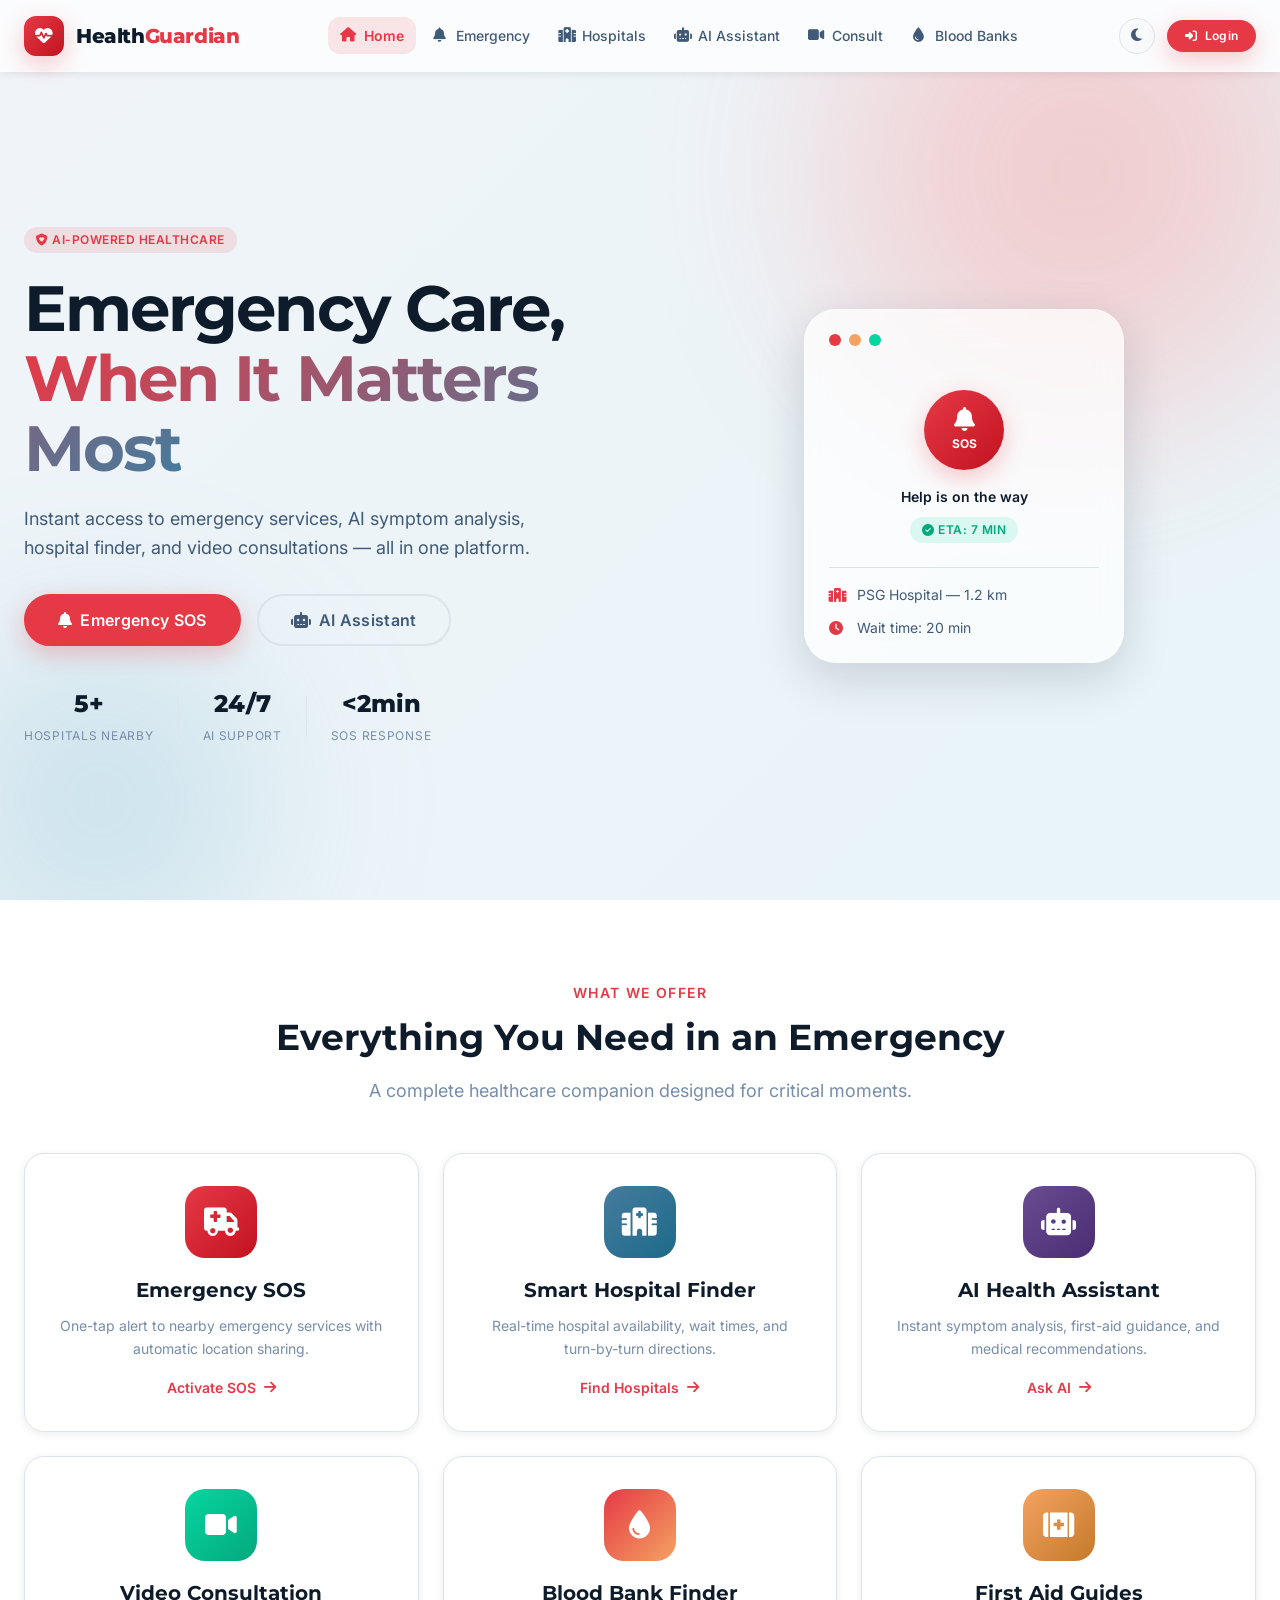
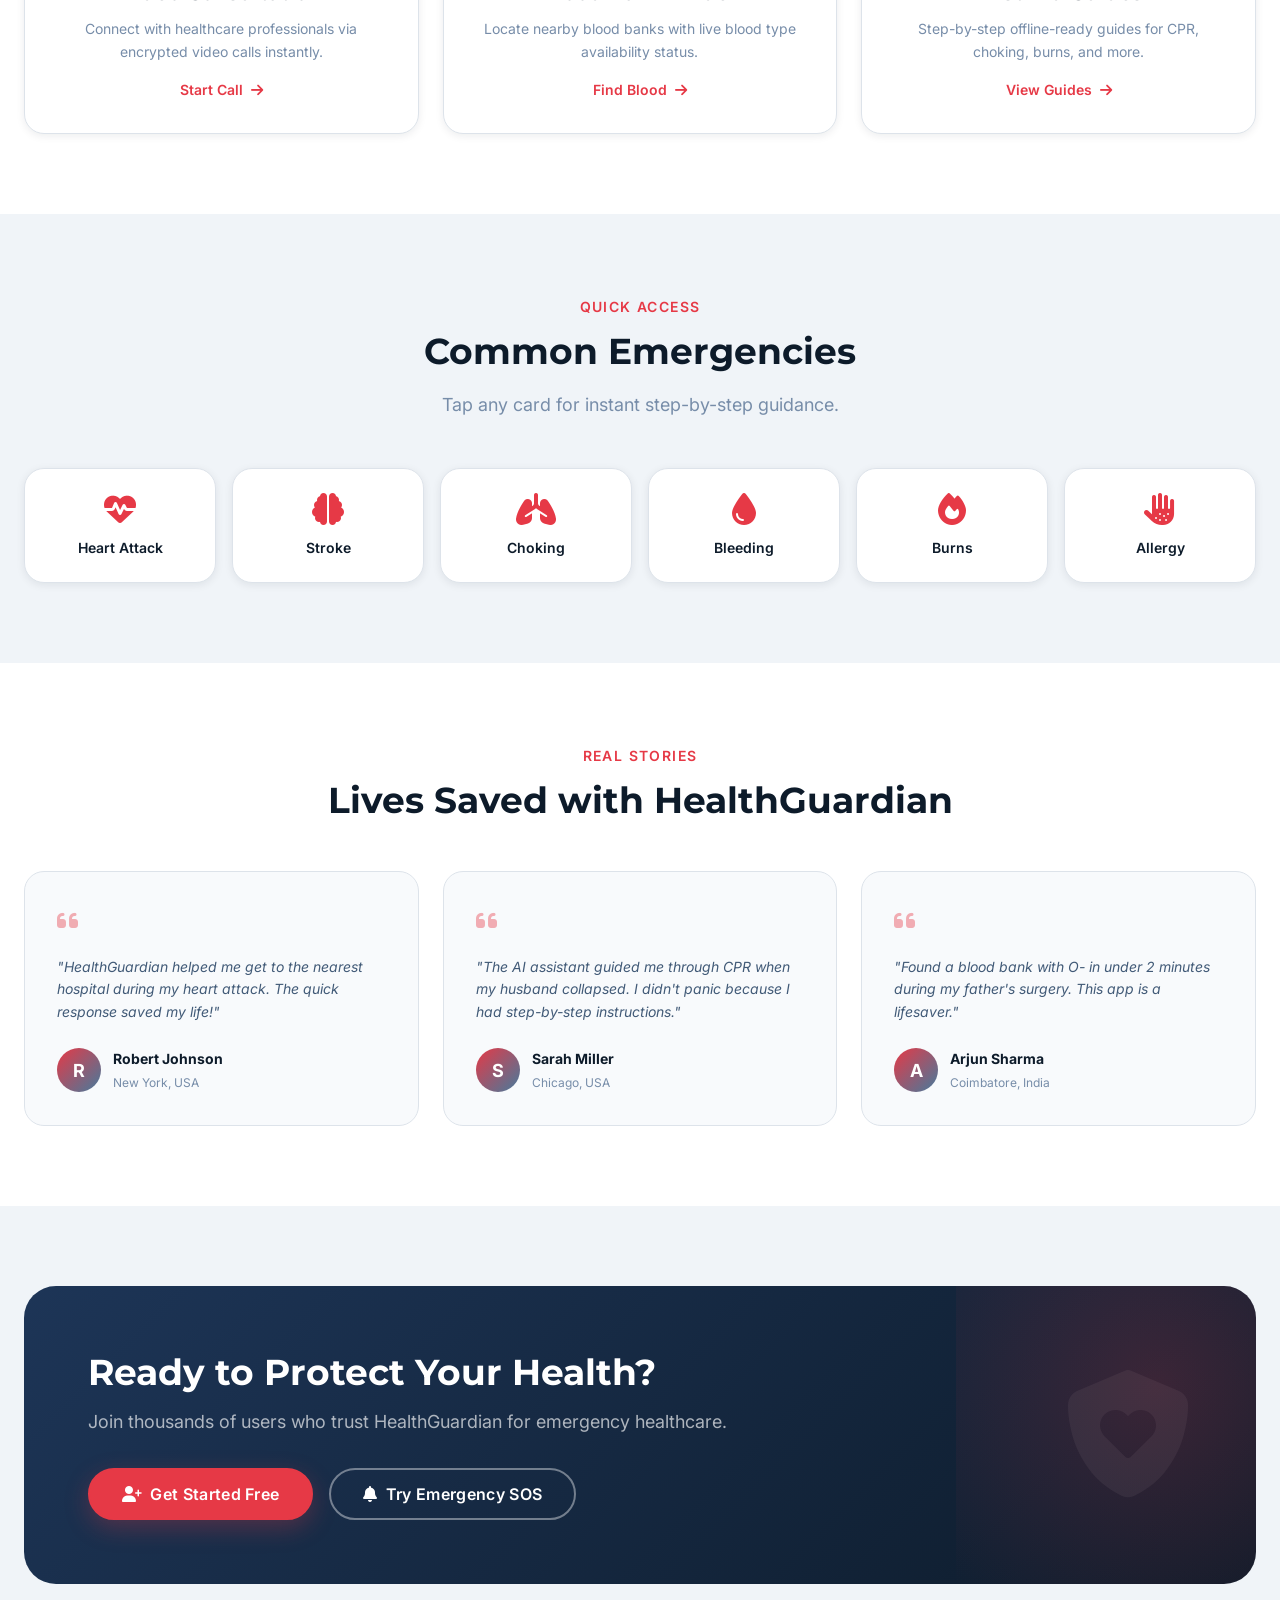
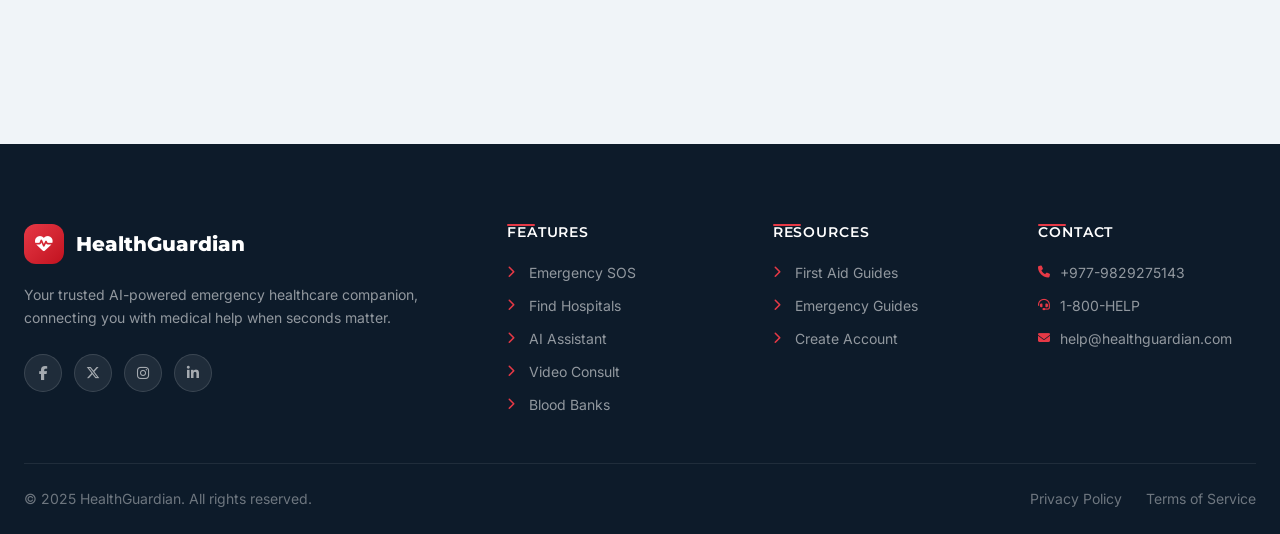
==== index.html @ 379e9eb7 "feat: initial commit — HealthGuardian Emergency Healthcare AI Platform v2.0" ====
<!DOCTYPE html>
<html lang="en" data-theme="light">
<head>
  <meta charset="UTF-8">
  <meta name="viewport" content="width=device-width, initial-scale=1.0">
  <meta name="description" content="HealthGuardian — AI-powered emergency healthcare platform. Instant SOS, hospital finder, blood bank locator, AI symptom checker, and video consultations.">
  <meta name="theme-color" content="#e63946">

  <!-- Open Graph -->
  <meta property="og:title" content="HealthGuardian — Emergency Healthcare AI">
  <meta property="og:description" content="AI-powered emergency healthcare when seconds matter.">
  <meta property="og:type" content="website">

  <title>HealthGuardian — Emergency Healthcare AI Platform</title>

  <!-- Preconnect -->
  <link rel="preconnect" href="https://fonts.googleapis.com">
  <link rel="preconnect" href="https://fonts.gstatic.com" crossorigin>
  <link rel="preconnect" href="https://cdnjs.cloudflare.com">

  <!-- Fonts -->
  <link href="https://fonts.googleapis.com/css2?family=Inter:wght@300;400;500;600;700;800&family=Montserrat:wght@700;800;900&display=swap" rel="stylesheet">

  <!-- Icons -->
  <link rel="stylesheet" href="https://cdnjs.cloudflare.com/ajax/libs/font-awesome/6.5.0/css/all.min.css">

  <!-- Styles -->
  <link rel="stylesheet" href="css/main.css">
  <link rel="stylesheet" href="css/pages/home.css">
</head>
<body>

  <!-- ══════════════════════════════════════════
       NAVBAR
  ══════════════════════════════════════════ -->
  <nav class="navbar" role="navigation" aria-label="Main navigation">
    <div class="container">
      <a href="index.html" class="nav-logo" aria-label="HealthGuardian Home">
        <div class="logo-icon" aria-hidden="true"><i class="fas fa-heartbeat"></i></div>
        <span class="logo-text">Health<span>Guardian</span></span>
      </a>

      <ul class="nav-links" role="list">
        <li><a href="index.html" class="nav-link active"><i class="fas fa-house" aria-hidden="true"></i> Home</a></li>
        <li><a href="pages/emergency.html" class="nav-link"><i class="fas fa-bell" aria-hidden="true"></i> Emergency</a></li>
        <li><a href="pages/hospitals.html" class="nav-link"><i class="fas fa-hospital" aria-hidden="true"></i> Hospitals</a></li>
        <li><a href="pages/assistant.html" class="nav-link"><i class="fas fa-robot" aria-hidden="true"></i> AI Assistant</a></li>
        <li><a href="pages/video.html" class="nav-link"><i class="fas fa-video" aria-hidden="true"></i> Consult</a></li>
        <li><a href="pages/bloodbank.html" class="nav-link"><i class="fas fa-droplet" aria-hidden="true"></i> Blood Banks</a></li>
      </ul>

      <div class="nav-actions">
        <button class="theme-toggle" aria-label="Toggle dark mode" title="Toggle theme">
          <i class="fas fa-moon" aria-hidden="true"></i>
        </button>

        <!-- Logged-out state -->
        <a href="pages/login.html" class="btn btn-primary btn-sm nav-login-btn">
          <i class="fas fa-right-to-bracket" aria-hidden="true"></i> Login
        </a>

        <!-- Logged-in state (hidden by default, shown by JS) -->
        <div class="profile-dropdown hidden" aria-haspopup="true">
          <button class="profile-trigger" aria-label="Open profile menu">
            <div class="profile-avatar" aria-hidden="true"></div>
            <span class="profile-name">User</span>
            <i class="fas fa-chevron-down profile-chevron" aria-hidden="true"></i>
          </button>
          <div class="dropdown-menu" role="menu">
            <button class="dropdown-item logout-btn danger" role="menuitem">
              <i class="fas fa-right-from-bracket" aria-hidden="true"></i> Logout
            </button>
          </div>
        </div>

        <button class="hamburger" aria-label="Toggle mobile menu" aria-expanded="false">
          <span></span><span></span><span></span>
        </button>
      </div>
    </div>
  </nav>

  <main id="main-content">

    <!-- ══════════════════════════════════════════
         HERO
    ══════════════════════════════════════════ -->
    <section class="hero" aria-labelledby="hero-heading">
      <div class="hero-bg" aria-hidden="true">
        <div class="hero-blob hero-blob-1"></div>
        <div class="hero-blob hero-blob-2"></div>
      </div>
      <div class="container">
        <div class="hero-content animate-fade-up">
          <div class="hero-eyebrow">
            <span class="badge badge-primary"><i class="fas fa-shield-heart"></i> AI-Powered Healthcare</span>
          </div>
          <h1 id="hero-heading">Emergency Care,<br><span class="text-gradient">When It Matters Most</span></h1>
          <p class="hero-desc">Instant access to emergency services, AI symptom analysis, hospital finder, and video consultations — all in one platform.</p>
          <div class="hero-actions">
            <a href="pages/emergency.html" class="btn btn-primary btn-lg">
              <i class="fas fa-bell" aria-hidden="true"></i> Emergency SOS
            </a>
            <a href="pages/assistant.html" class="btn btn-ghost btn-lg">
              <i class="fas fa-robot" aria-hidden="true"></i> AI Assistant
            </a>
          </div>
          <div class="hero-stats">
            <div class="hero-stat">
              <span class="stat-num">5+</span>
              <span class="stat-label">Hospitals Nearby</span>
            </div>
            <div class="hero-stat-divider" aria-hidden="true"></div>
            <div class="hero-stat">
              <span class="stat-num">24/7</span>
              <span class="stat-label">AI Support</span>
            </div>
            <div class="hero-stat-divider" aria-hidden="true"></div>
            <div class="hero-stat">
              <span class="stat-num">&lt;2min</span>
              <span class="stat-label">SOS Response</span>
            </div>
          </div>
        </div>
        <div class="hero-visual animate-float" aria-hidden="true">
          <div class="hero-card-mockup">
            <div class="mockup-header">
              <div class="mockup-dot red"></div>
              <div class="mockup-dot yellow"></div>
              <div class="mockup-dot green"></div>
            </div>
            <div class="mockup-sos">
              <div class="mockup-sos-btn">
                <i class="fas fa-bell"></i>
                <span>SOS</span>
              </div>
              <p>Help is on the way</p>
              <span class="badge badge-success"><i class="fas fa-circle-check"></i> ETA: 7 min</span>
            </div>
            <div class="mockup-info">
              <div class="mockup-info-item">
                <i class="fas fa-hospital"></i>
                <span>PSG Hospital — 1.2 km</span>
              </div>
              <div class="mockup-info-item">
                <i class="fas fa-clock"></i>
                <span>Wait time: 20 min</span>
              </div>
            </div>
          </div>
        </div>
      </div>
    </section>

    <!-- ══════════════════════════════════════════
         FEATURES
    ══════════════════════════════════════════ -->
    <section class="features section-pad" aria-labelledby="features-heading">
      <div class="container">
        <div class="section-header">
          <span class="eyebrow">What We Offer</span>
          <h2 id="features-heading">Everything You Need in an Emergency</h2>
          <p>A complete healthcare companion designed for critical moments.</p>
        </div>
        <div class="features-grid">
          <article class="feature-card" style="--delay:0s">
            <div class="feature-icon" style="background:linear-gradient(135deg,#e63946,#c1121f)">
              <i class="fas fa-ambulance" aria-hidden="true"></i>
            </div>
            <h3>Emergency SOS</h3>
            <p>One-tap alert to nearby emergency services with automatic location sharing.</p>
            <a href="pages/emergency.html" class="feature-link">Activate SOS <i class="fas fa-arrow-right"></i></a>
          </article>
          <article class="feature-card" style="--delay:0.1s">
            <div class="feature-icon" style="background:linear-gradient(135deg,#457b9d,#1d6a8a)">
              <i class="fas fa-hospital-alt" aria-hidden="true"></i>
            </div>
            <h3>Smart Hospital Finder</h3>
            <p>Real-time hospital availability, wait times, and turn-by-turn directions.</p>
            <a href="pages/hospitals.html" class="feature-link">Find Hospitals <i class="fas fa-arrow-right"></i></a>
          </article>
          <article class="feature-card" style="--delay:0.2s">
            <div class="feature-icon" style="background:linear-gradient(135deg,#6a4c93,#4a2c73)">
              <i class="fas fa-robot" aria-hidden="true"></i>
            </div>
            <h3>AI Health Assistant</h3>
            <p>Instant symptom analysis, first-aid guidance, and medical recommendations.</p>
            <a href="pages/assistant.html" class="feature-link">Ask AI <i class="fas fa-arrow-right"></i></a>
          </article>
          <article class="feature-card" style="--delay:0.3s">
            <div class="feature-icon" style="background:linear-gradient(135deg,#06d6a0,#04a87d)">
              <i class="fas fa-video" aria-hidden="true"></i>
            </div>
            <h3>Video Consultation</h3>
            <p>Connect with healthcare professionals via encrypted video calls instantly.</p>
            <a href="pages/video.html" class="feature-link">Start Call <i class="fas fa-arrow-right"></i></a>
          </article>
          <article class="feature-card" style="--delay:0.4s">
            <div class="feature-icon" style="background:linear-gradient(135deg,#e63946,#f4a261)">
              <i class="fas fa-droplet" aria-hidden="true"></i>
            </div>
            <h3>Blood Bank Finder</h3>
            <p>Locate nearby blood banks with live blood type availability status.</p>
            <a href="pages/bloodbank.html" class="feature-link">Find Blood <i class="fas fa-arrow-right"></i></a>
          </article>
          <article class="feature-card" style="--delay:0.5s">
            <div class="feature-icon" style="background:linear-gradient(135deg,#f4a261,#c47a2a)">
              <i class="fas fa-kit-medical" aria-hidden="true"></i>
            </div>
            <h3>First Aid Guides</h3>
            <p>Step-by-step offline-ready guides for CPR, choking, burns, and more.</p>
            <a href="pages/assistant.html#first-aid" class="feature-link">View Guides <i class="fas fa-arrow-right"></i></a>
          </article>
        </div>
      </div>
    </section>

    <!-- ══════════════════════════════════════════
         QUICK ACCESS
    ══════════════════════════════════════════ -->
    <section class="quick-access section-pad" aria-labelledby="quick-heading">
      <div class="container">
        <div class="section-header">
          <span class="eyebrow">Quick Access</span>
          <h2 id="quick-heading">Common Emergencies</h2>
          <p>Tap any card for instant step-by-step guidance.</p>
        </div>
        <div class="quick-grid">
          <a href="pages/emergency.html#heart-attack" class="quick-card" aria-label="Heart Attack guide">
            <i class="fas fa-heartbeat" aria-hidden="true"></i>
            <span>Heart Attack</span>
          </a>
          <a href="pages/emergency.html#stroke" class="quick-card" aria-label="Stroke guide">
            <i class="fas fa-brain" aria-hidden="true"></i>
            <span>Stroke</span>
          </a>
          <a href="pages/emergency.html#choking" class="quick-card" aria-label="Choking guide">
            <i class="fas fa-lungs" aria-hidden="true"></i>
            <span>Choking</span>
          </a>
          <a href="pages/emergency.html#bleeding" class="quick-card" aria-label="Severe Bleeding guide">
            <i class="fas fa-droplet" aria-hidden="true"></i>
            <span>Bleeding</span>
          </a>
          <a href="pages/emergency.html#burn" class="quick-card" aria-label="Burns guide">
            <i class="fas fa-fire" aria-hidden="true"></i>
            <span>Burns</span>
          </a>
          <a href="pages/emergency.html#allergy" class="quick-card" aria-label="Allergic Reaction guide">
            <i class="fas fa-allergies" aria-hidden="true"></i>
            <span>Allergy</span>
          </a>
        </div>
      </div>
    </section>

    <!-- ══════════════════════════════════════════
         TESTIMONIALS
    ══════════════════════════════════════════ -->
    <section class="testimonials section-pad" aria-labelledby="testimonials-heading">
      <div class="container">
        <div class="section-header">
          <span class="eyebrow">Real Stories</span>
          <h2 id="testimonials-heading">Lives Saved with HealthGuardian</h2>
        </div>
        <div class="testimonial-track" role="list">
          <div class="testimonial-card" role="listitem">
            <div class="testimonial-quote" aria-hidden="true"><i class="fas fa-quote-left"></i></div>
            <p>"HealthGuardian helped me get to the nearest hospital during my heart attack. The quick response saved my life!"</p>
            <div class="testimonial-author">
              <div class="author-avatar" aria-hidden="true">R</div>
              <div>
                <strong>Robert Johnson</strong>
                <span>New York, USA</span>
              </div>
            </div>
          </div>
          <div class="testimonial-card" role="listitem">
            <div class="testimonial-quote" aria-hidden="true"><i class="fas fa-quote-left"></i></div>
            <p>"The AI assistant guided me through CPR when my husband collapsed. I didn't panic because I had step-by-step instructions."</p>
            <div class="testimonial-author">
              <div class="author-avatar" aria-hidden="true">S</div>
              <div>
                <strong>Sarah Miller</strong>
                <span>Chicago, USA</span>
              </div>
            </div>
          </div>
          <div class="testimonial-card" role="listitem">
            <div class="testimonial-quote" aria-hidden="true"><i class="fas fa-quote-left"></i></div>
            <p>"Found a blood bank with O- in under 2 minutes during my father's surgery. This app is a lifesaver."</p>
            <div class="testimonial-author">
              <div class="author-avatar" aria-hidden="true">A</div>
              <div>
                <strong>Arjun Sharma</strong>
                <span>Coimbatore, India</span>
              </div>
            </div>
          </div>
        </div>
      </div>
    </section>

    <!-- ══════════════════════════════════════════
         CTA
    ══════════════════════════════════════════ -->
    <section class="cta-section section-pad" aria-labelledby="cta-heading">
      <div class="container">
        <div class="cta-card">
          <div class="cta-content">
            <h2 id="cta-heading">Ready to Protect Your Health?</h2>
            <p>Join thousands of users who trust HealthGuardian for emergency healthcare.</p>
            <div class="cta-actions">
              <a href="pages/register.html" class="btn btn-primary btn-lg">
                <i class="fas fa-user-plus" aria-hidden="true"></i> Get Started Free
              </a>
              <a href="pages/emergency.html" class="btn btn-outline btn-lg">
                <i class="fas fa-bell" aria-hidden="true"></i> Try Emergency SOS
              </a>
            </div>
          </div>
          <div class="cta-visual" aria-hidden="true">
            <i class="fas fa-shield-heart"></i>
          </div>
        </div>
      </div>
    </section>

  </main>

  <!-- ══════════════════════════════════════════
       FOOTER
  ══════════════════════════════════════════ -->
  <footer class="footer" role="contentinfo">
    <div class="container">
      <div class="footer-grid">
        <div class="footer-brand">
          <a href="index.html" class="footer-logo" aria-label="HealthGuardian Home">
            <div class="logo-icon" aria-hidden="true"><i class="fas fa-heartbeat"></i></div>
            <span class="logo-text">HealthGuardian</span>
          </a>
          <p>Your trusted AI-powered emergency healthcare companion, connecting you with medical help when seconds matter.</p>
          <div class="footer-social" aria-label="Social media links">
            <a href="#" aria-label="Facebook"><i class="fab fa-facebook-f" aria-hidden="true"></i></a>
            <a href="#" aria-label="Twitter"><i class="fab fa-x-twitter" aria-hidden="true"></i></a>
            <a href="#" aria-label="Instagram"><i class="fab fa-instagram" aria-hidden="true"></i></a>
            <a href="#" aria-label="LinkedIn"><i class="fab fa-linkedin-in" aria-hidden="true"></i></a>
          </div>
        </div>
        <div class="footer-col">
          <h4>Features</h4>
          <ul>
            <li><a href="pages/emergency.html"><i class="fas fa-chevron-right"></i> Emergency SOS</a></li>
            <li><a href="pages/hospitals.html"><i class="fas fa-chevron-right"></i> Find Hospitals</a></li>
            <li><a href="pages/assistant.html"><i class="fas fa-chevron-right"></i> AI Assistant</a></li>
            <li><a href="pages/video.html"><i class="fas fa-chevron-right"></i> Video Consult</a></li>
            <li><a href="pages/bloodbank.html"><i class="fas fa-chevron-right"></i> Blood Banks</a></li>
          </ul>
        </div>
        <div class="footer-col">
          <h4>Resources</h4>
          <ul>
            <li><a href="pages/assistant.html#first-aid"><i class="fas fa-chevron-right"></i> First Aid Guides</a></li>
            <li><a href="pages/emergency.html"><i class="fas fa-chevron-right"></i> Emergency Guides</a></li>
            <li><a href="pages/register.html"><i class="fas fa-chevron-right"></i> Create Account</a></li>
          </ul>
        </div>
        <div class="footer-col">
          <h4>Contact</h4>
          <ul>
            <li><a href="tel:+9779829275143"><i class="fas fa-phone"></i> +977-9829275143</a></li>
            <li><a href="tel:18004357"><i class="fas fa-headset"></i> 1-800-HELP</a></li>
            <li><a href="mailto:help@healthguardian.com"><i class="fas fa-envelope"></i> help@healthguardian.com</a></li>
          </ul>
        </div>
      </div>
      <div class="footer-bottom">
        <p>&copy; 2025 HealthGuardian. All rights reserved.</p>
        <div class="footer-bottom-links">
          <a href="#">Privacy Policy</a>
          <a href="#">Terms of Service</a>
        </div>
      </div>
    </div>
  </footer>

  <!-- Scripts -->
  <script type="module" src="js/main.js"></script>
</body>
</html>
---- css/main.css ----
/**
 * main.css — Master CSS Entry Point
 * Emergency Healthcare AI Platform
 * ──────────────────────────────────
 * Import order matters: variables → reset → base → layouts → components → utilities → themes
 */

/* 1. Design Tokens */
@import url('base/variables.css');

/* 2. Reset & Base */
@import url('base/reset.css');

/* 3. Layouts */
@import url('layouts/footer.css');

/* 4. Components */
@import url('components/navbar.css');
@import url('components/buttons.css');
@import url('components/cards.css');
@import url('components/forms.css');

/* 5. Utilities */
@import url('utilities/helpers.css');

/* 6. Page Styles (imported per-page via <link>, listed here for reference) */
/* pages/home.css | pages/emergency.css | pages/finder.css | pages/assistant.css | pages/video.css */

/* ── Google Fonts ── */
@import url('https://fonts.googleapis.com/css2?family=Inter:wght@300;400;500;600;700;800&family=Montserrat:wght@700;800;900&display=swap');
---- css/pages/home.css ----
/**
 * Home Page Styles
 * Emergency Healthcare AI Platform
 */

/* ── Page Offset ── */
body { padding-top: var(--navbar-height); }

.section-pad { padding: var(--space-20) 0; }

/* ── Hero ── */
.hero {
  min-height: calc(100vh - var(--navbar-height));
  display: flex;
  align-items: center;
  position: relative;
  overflow: hidden;
  background: linear-gradient(135deg, var(--bg-body) 0%, var(--color-light) 100%);
  padding: var(--space-16) 0;
}

.hero-bg {
  position: absolute;
  inset: 0;
  pointer-events: none;
  overflow: hidden;
}

.hero-blob {
  position: absolute;
  border-radius: 50%;
  filter: blur(80px);
  opacity: 0.35;
}

.hero-blob-1 {
  width: 600px; height: 600px;
  background: radial-gradient(circle, var(--color-primary-light), transparent);
  top: -200px; right: -100px;
}

.hero-blob-2 {
  width: 400px; height: 400px;
  background: radial-gradient(circle, var(--color-secondary-light), transparent);
  bottom: -100px; left: -100px;
}

.hero .container {
  display: grid;
  grid-template-columns: 1fr 1fr;
  gap: var(--space-16);
  align-items: center;
  position: relative;
  z-index: 1;
}

.hero-eyebrow { margin-bottom: var(--space-5); }

.hero-content h1 {
  font-size: clamp(2.5rem, 5vw, 4rem);
  line-height: 1.1;
  margin-bottom: var(--space-5);
  letter-spacing: -0.03em;
}

.text-gradient {
  background: linear-gradient(135deg, var(--color-primary), var(--color-secondary));
  -webkit-background-clip: text;
  -webkit-text-fill-color: transparent;
  background-clip: text;
}

.hero-desc {
  font-size: var(--text-lg);
  color: var(--text-secondary);
  max-width: 520px;
  margin-bottom: var(--space-8);
  line-height: var(--leading-relaxed);
}

.hero-actions {
  display: flex;
  gap: var(--space-4);
  margin-bottom: var(--space-10);
  flex-wrap: wrap;
}

.hero-stats {
  display: flex;
  align-items: center;
  gap: var(--space-6);
}

.hero-stat { text-align: center; }

.hero-stat .stat-num {
  display: block;
  font-size: var(--text-2xl);
  font-weight: var(--font-extrabold);
  color: var(--text-primary);
  font-family: var(--font-display);
}

.hero-stat .stat-label {
  font-size: var(--text-xs);
  color: var(--text-muted);
  text-transform: uppercase;
  letter-spacing: 0.06em;
}

.hero-stat-divider {
  width: 1px;
  height: 40px;
  background: var(--border-color);
}

/* ── Hero Mockup ── */
.hero-visual {
  display: flex;
  justify-content: center;
  align-items: center;
}

.hero-card-mockup {
  background: var(--glass-bg);
  backdrop-filter: var(--glass-blur);
  -webkit-backdrop-filter: var(--glass-blur);
  border: 1px solid var(--glass-border);
  border-radius: var(--border-radius-xl);
  box-shadow: var(--shadow-xl);
  padding: var(--space-6);
  width: 320px;
  max-width: 100%;
}

.mockup-header {
  display: flex;
  gap: var(--space-2);
  margin-bottom: var(--space-5);
}

.mockup-dot {
  width: 12px; height: 12px;
  border-radius: 50%;
}
.mockup-dot.red    { background: #e63946; }
.mockup-dot.yellow { background: #f4a261; }
.mockup-dot.green  { background: #06d6a0; }

.mockup-sos {
  text-align: center;
  padding: var(--space-6) 0;
  border-bottom: 1px solid var(--border-color);
  margin-bottom: var(--space-4);
}

.mockup-sos-btn {
  width: 80px; height: 80px;
  border-radius: 50%;
  background: linear-gradient(135deg, var(--color-primary), var(--color-primary-dark));
  color: var(--color-white);
  display: flex;
  flex-direction: column;
  align-items: center;
  justify-content: center;
  gap: 4px;
  margin: 0 auto var(--space-4);
  font-size: var(--text-xs);
  font-weight: var(--font-bold);
  box-shadow: var(--shadow-primary);
}

.mockup-sos-btn i { font-size: 1.5rem; }

.mockup-sos p {
  font-size: var(--text-sm);
  font-weight: var(--font-semibold);
  color: var(--text-primary);
  margin-bottom: var(--space-2);
}

.mockup-info {
  display: flex;
  flex-direction: column;
  gap: var(--space-3);
}

.mockup-info-item {
  display: flex;
  align-items: center;
  gap: var(--space-3);
  font-size: var(--text-sm);
  color: var(--text-secondary);
}

.mockup-info-item i {
  color: var(--color-primary);
  width: 16px;
}

/* ── Features ── */
.features { background: var(--bg-surface); }

.features-grid {
  display: grid;
  grid-template-columns: repeat(3, 1fr);
  gap: var(--space-6);
}

.feature-card {
  animation: fadeInUp 0.5s ease both;
  animation-delay: var(--delay, 0s);
}

.feature-link {
  display: inline-flex;
  align-items: center;
  gap: var(--space-2);
  margin-top: var(--space-4);
  font-size: var(--text-sm);
  font-weight: var(--font-semibold);
  color: var(--color-primary);
  text-decoration: none;
  transition: var(--transition-fast);
}

.feature-link:hover { gap: var(--space-3); color: var(--color-primary-dark); }

/* ── Quick Access ── */
.quick-access { background: var(--bg-body); }

.quick-grid {
  display: grid;
  grid-template-columns: repeat(6, 1fr);
  gap: var(--space-4);
}

/* ── Testimonials ── */
.testimonials { background: var(--bg-surface); }

.testimonial-track {
  display: grid;
  grid-template-columns: repeat(3, 1fr);
  gap: var(--space-6);
}

.testimonial-card {
  background: var(--bg-surface-2);
  border: 1px solid var(--border-color);
  border-radius: var(--border-radius-lg);
  padding: var(--space-8);
  position: relative;
  transition: var(--transition-base);
}

.testimonial-card:hover {
  box-shadow: var(--shadow-lg);
  transform: translateY(-4px);
}

.testimonial-quote {
  color: var(--color-primary);
  font-size: var(--text-2xl);
  margin-bottom: var(--space-4);
  opacity: 0.4;
}

.testimonial-card p {
  font-size: var(--text-sm);
  line-height: var(--leading-relaxed);
  color: var(--text-secondary);
  margin-bottom: var(--space-6);
  font-style: italic;
}

.testimonial-author {
  display: flex;
  align-items: center;
  gap: var(--space-3);
}

.author-avatar {
  width: 44px; height: 44px;
  border-radius: 50%;
  background: linear-gradient(135deg, var(--color-primary), var(--color-secondary));
  color: var(--color-white);
  display: flex;
  align-items: center;
  justify-content: center;
  font-weight: var(--font-bold);
  font-size: var(--text-lg);
  flex-shrink: 0;
}

.testimonial-author strong {
  display: block;
  font-size: var(--text-sm);
  color: var(--text-primary);
}

.testimonial-author span {
  font-size: var(--text-xs);
  color: var(--text-muted);
}

/* ── CTA ── */
.cta-section { background: var(--bg-body); }

.cta-card {
  background: linear-gradient(135deg, var(--color-dark-3) 0%, var(--color-dark) 100%);
  border-radius: var(--border-radius-xl);
  padding: var(--space-16);
  display: flex;
  align-items: center;
  justify-content: space-between;
  gap: var(--space-8);
  overflow: hidden;
  position: relative;
}

.cta-card::before {
  content: '';
  position: absolute;
  width: 400px; height: 400px;
  background: radial-gradient(circle, rgba(230,57,70,0.2), transparent);
  top: -100px; right: -100px;
  pointer-events: none;
}

.cta-content h2 {
  font-size: var(--text-4xl);
  color: var(--color-white);
  margin-bottom: var(--space-3);
}

.cta-content p {
  color: rgba(255,255,255,0.65);
  font-size: var(--text-lg);
  margin-bottom: var(--space-8);
}

.cta-actions { display: flex; gap: var(--space-4); flex-wrap: wrap; }

.cta-card .btn-outline {
  color: var(--color-white);
  border-color: rgba(255,255,255,0.4);
}

.cta-card .btn-outline:hover {
  background: rgba(255,255,255,0.1);
  border-color: var(--color-white);
  color: var(--color-white);
}

.cta-visual {
  font-size: 8rem;
  color: rgba(255,255,255,0.06);
  flex-shrink: 0;
  line-height: 1;
}

/* ── Responsive ── */
@media (max-width: 1200px) {
  .features-grid { grid-template-columns: repeat(2, 1fr); }
  .quick-grid    { grid-template-columns: repeat(3, 1fr); }
}

@media (max-width: 1024px) {
  .hero .container { grid-template-columns: 1fr; text-align: center; }
  .hero-desc { margin-inline: auto; }
  .hero-actions { justify-content: center; }
  .hero-stats { justify-content: center; }
  .hero-visual { display: none; }
  .testimonial-track { grid-template-columns: 1fr; max-width: 560px; margin-inline: auto; }
}

@media (max-width: 768px) {
  .features-grid { grid-template-columns: 1fr; }
  .quick-grid    { grid-template-columns: repeat(2, 1fr); }
  .cta-card { flex-direction: column; text-align: center; padding: var(--space-10); }
  .cta-actions { justify-content: center; }
  .cta-visual { display: none; }
}

@media (max-width: 480px) {
  .hero-actions { flex-direction: column; }
  .hero-stats { flex-wrap: wrap; justify-content: center; }
}
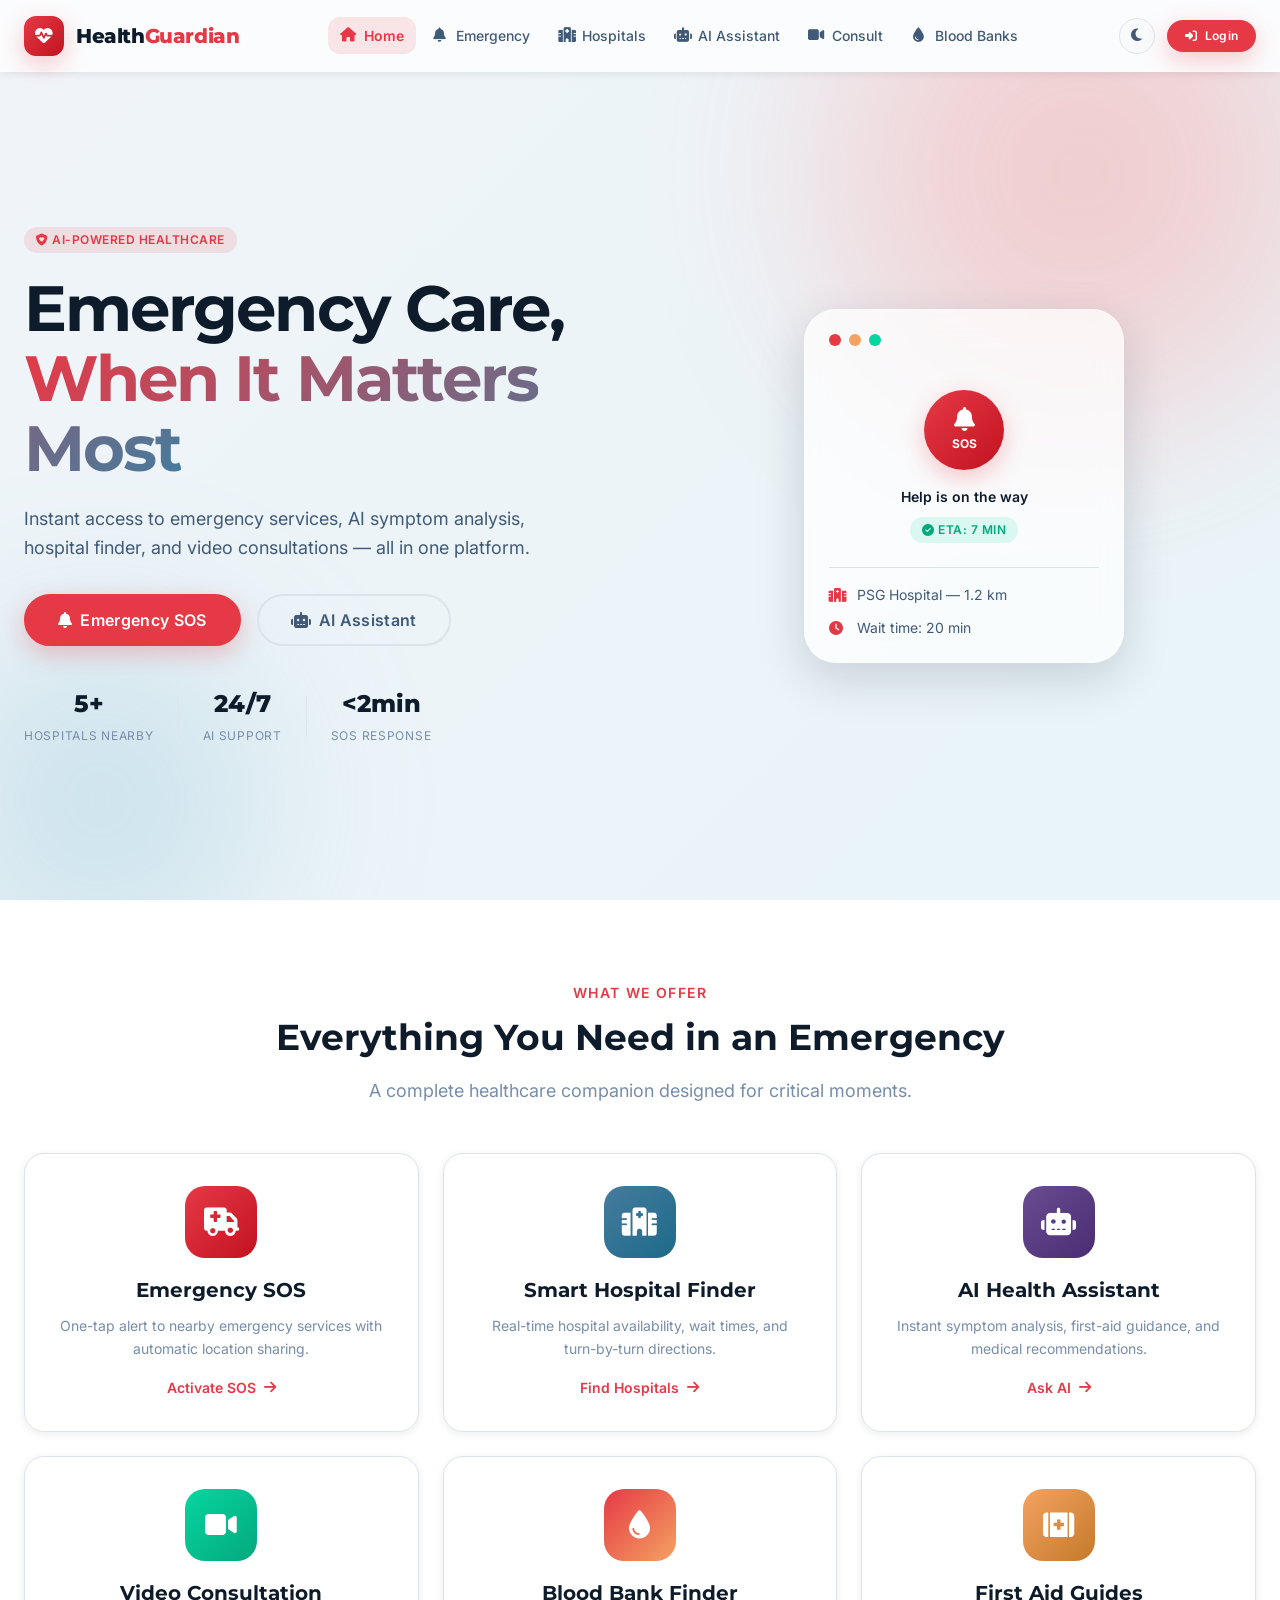
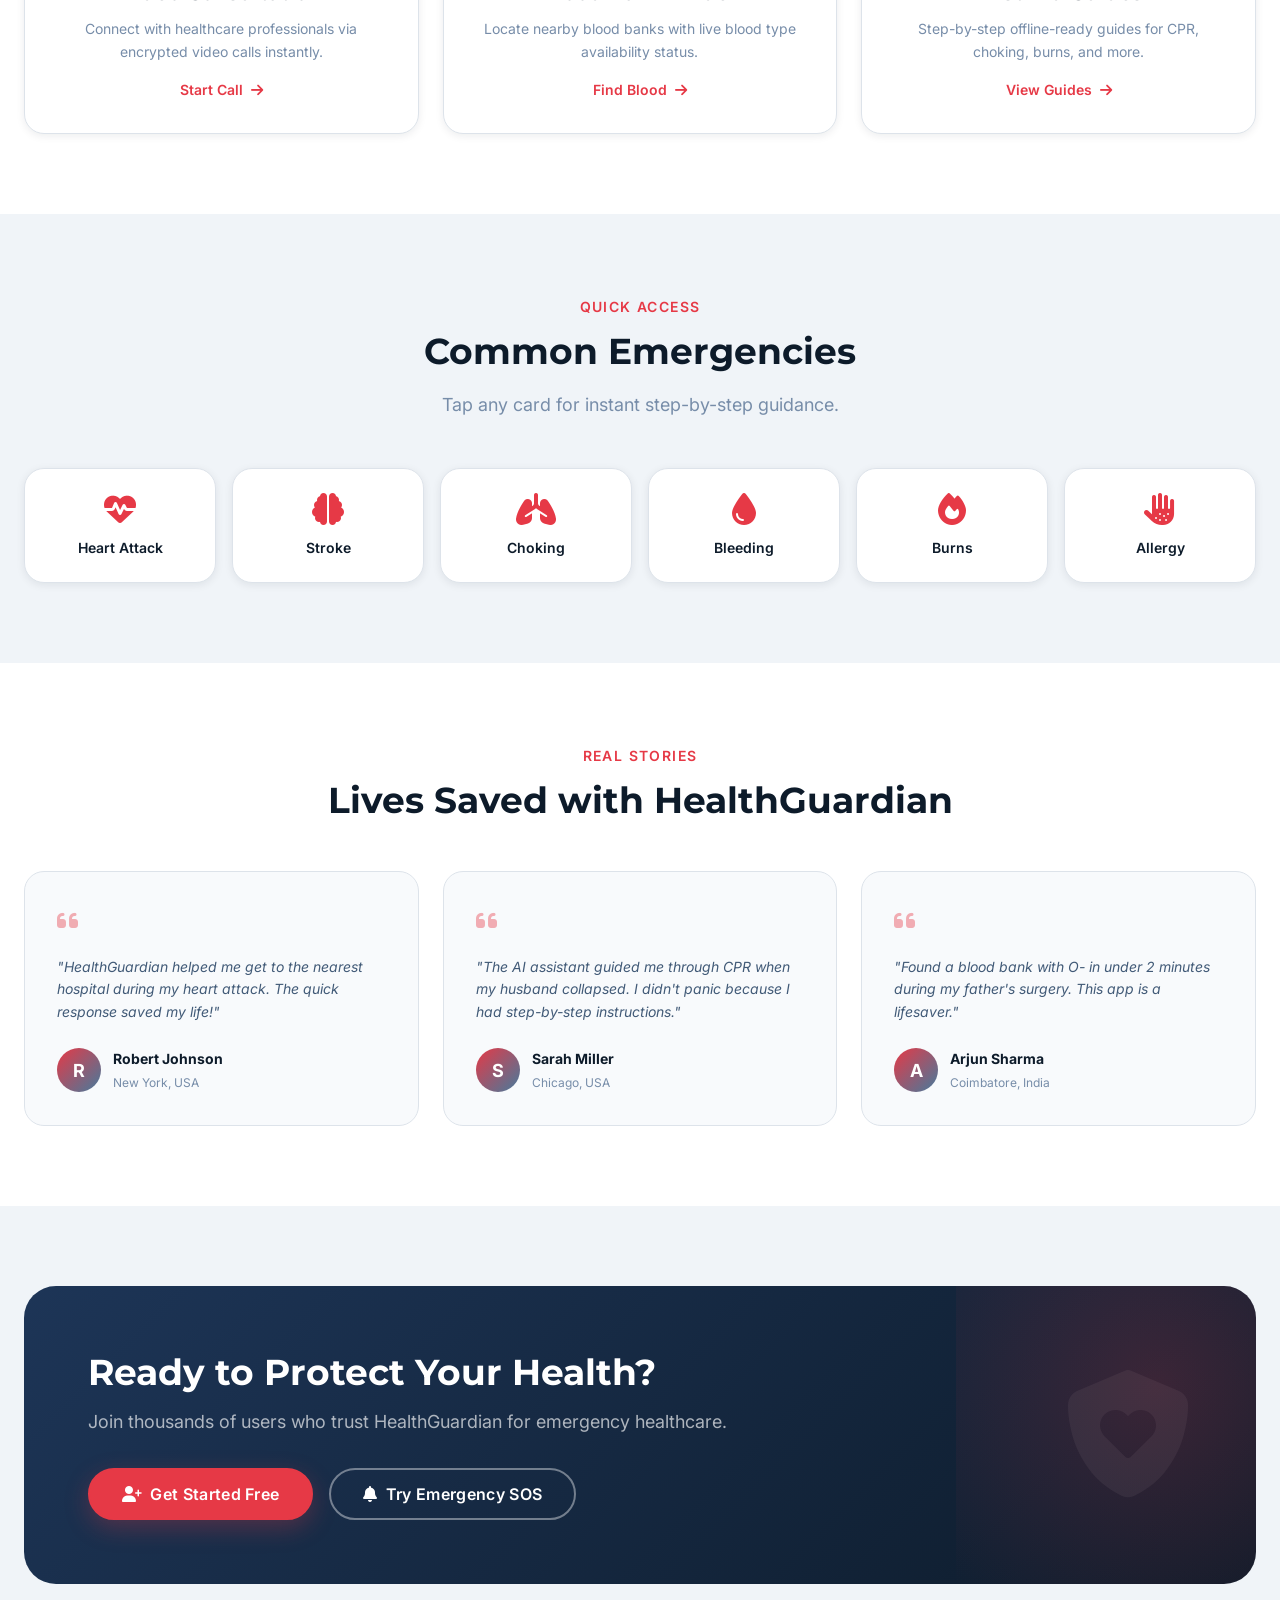
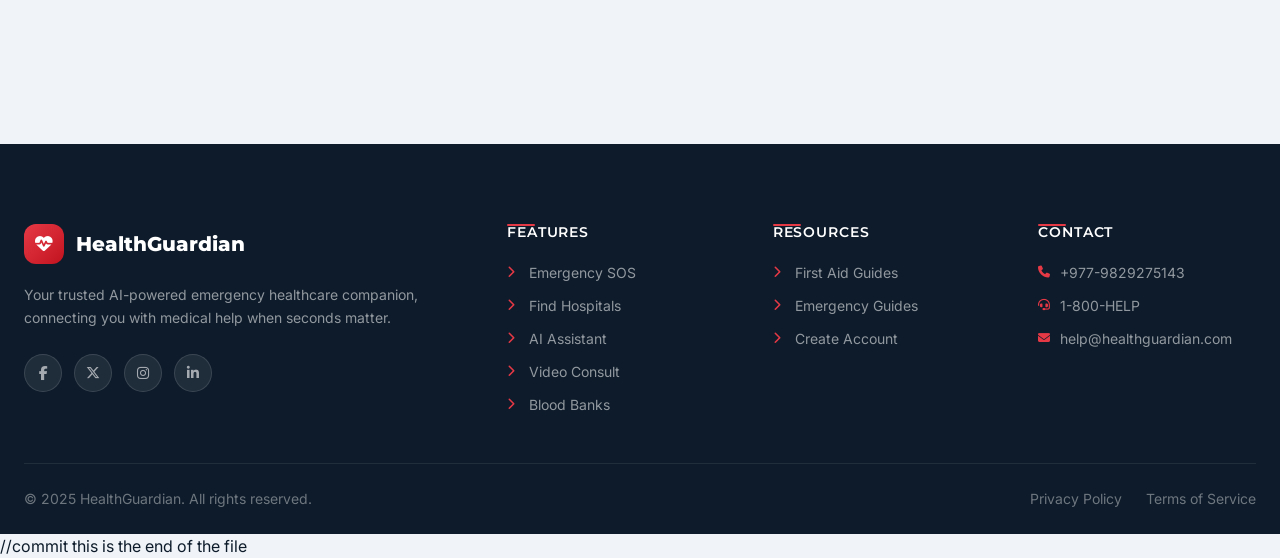
==== commit 7a46e20b: "added the new security feature" ====
--- a/index.html
+++ b/index.html
@@ -383,7 +383,7 @@
       </div>
     </div>
   </footer>
-
+//commit this is the end of the file
   <!-- Scripts -->
   <script type="module" src="js/main.js"></script>
 </body>
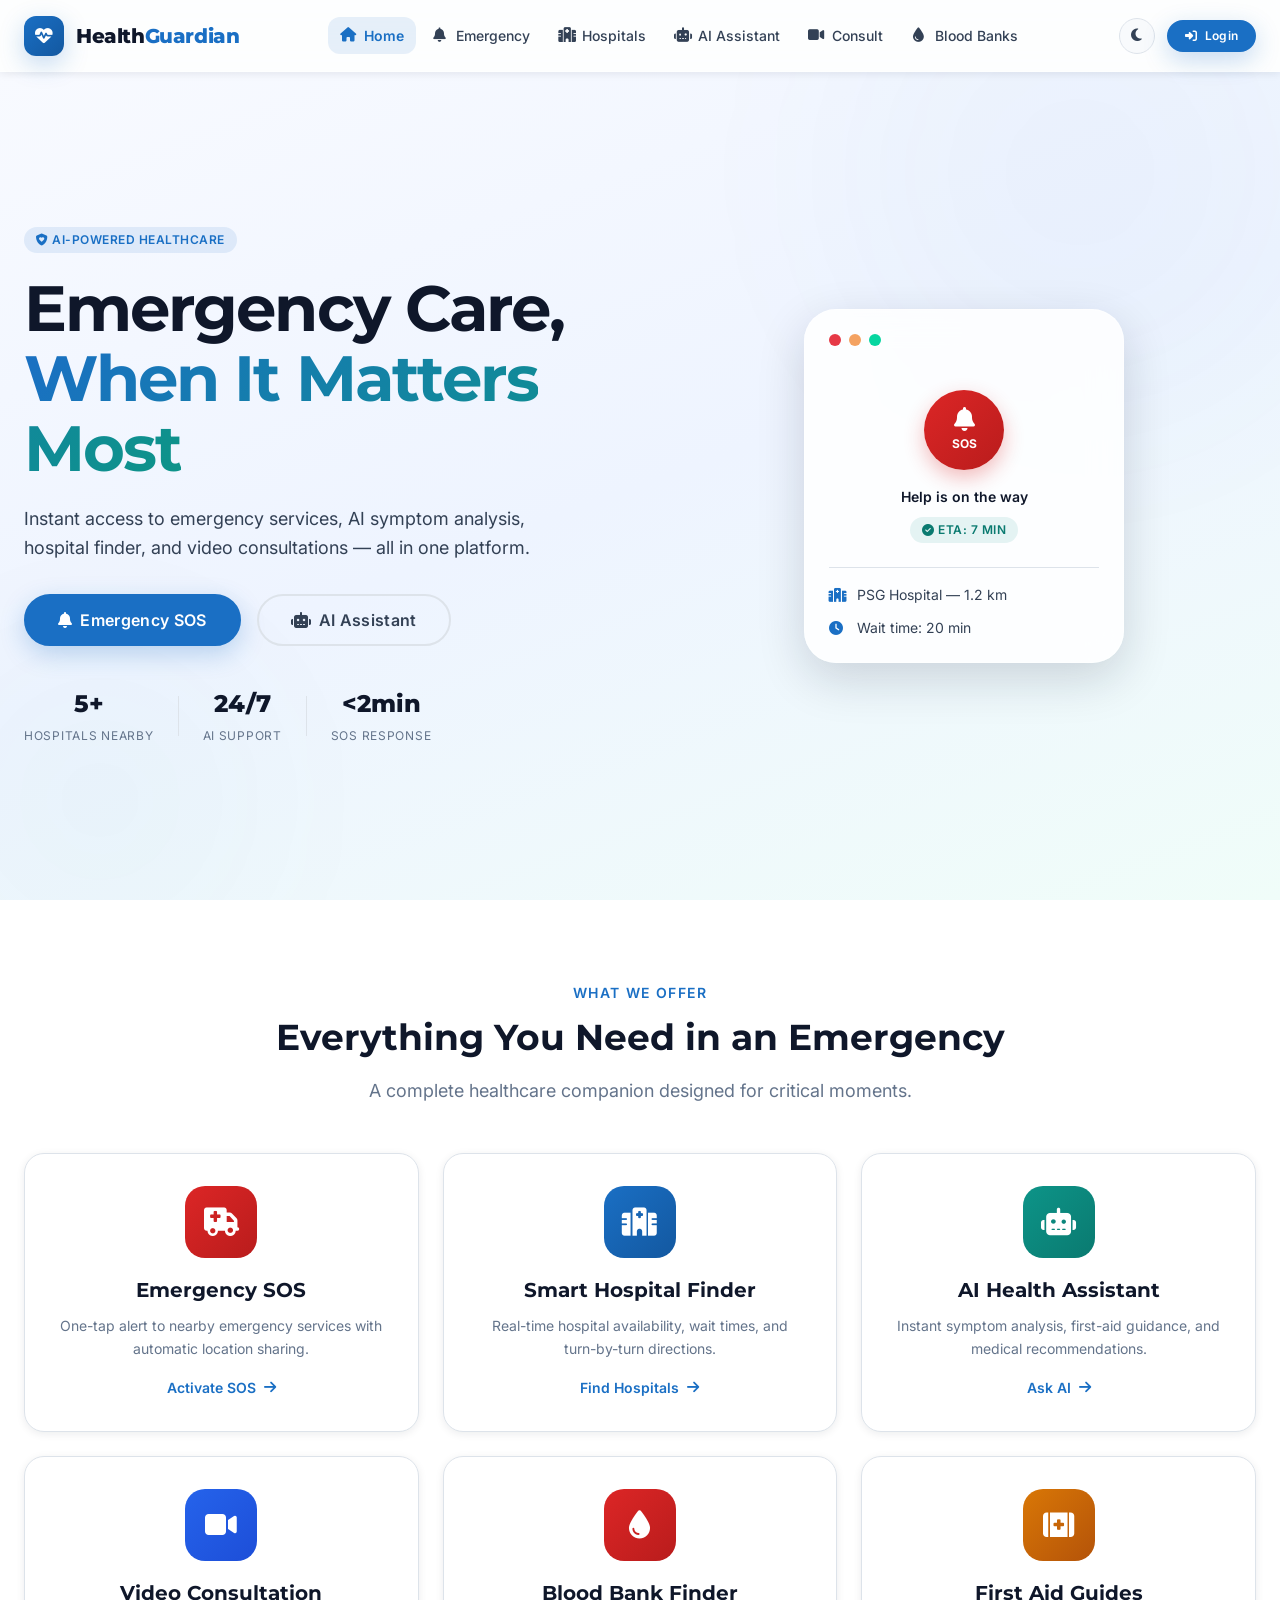
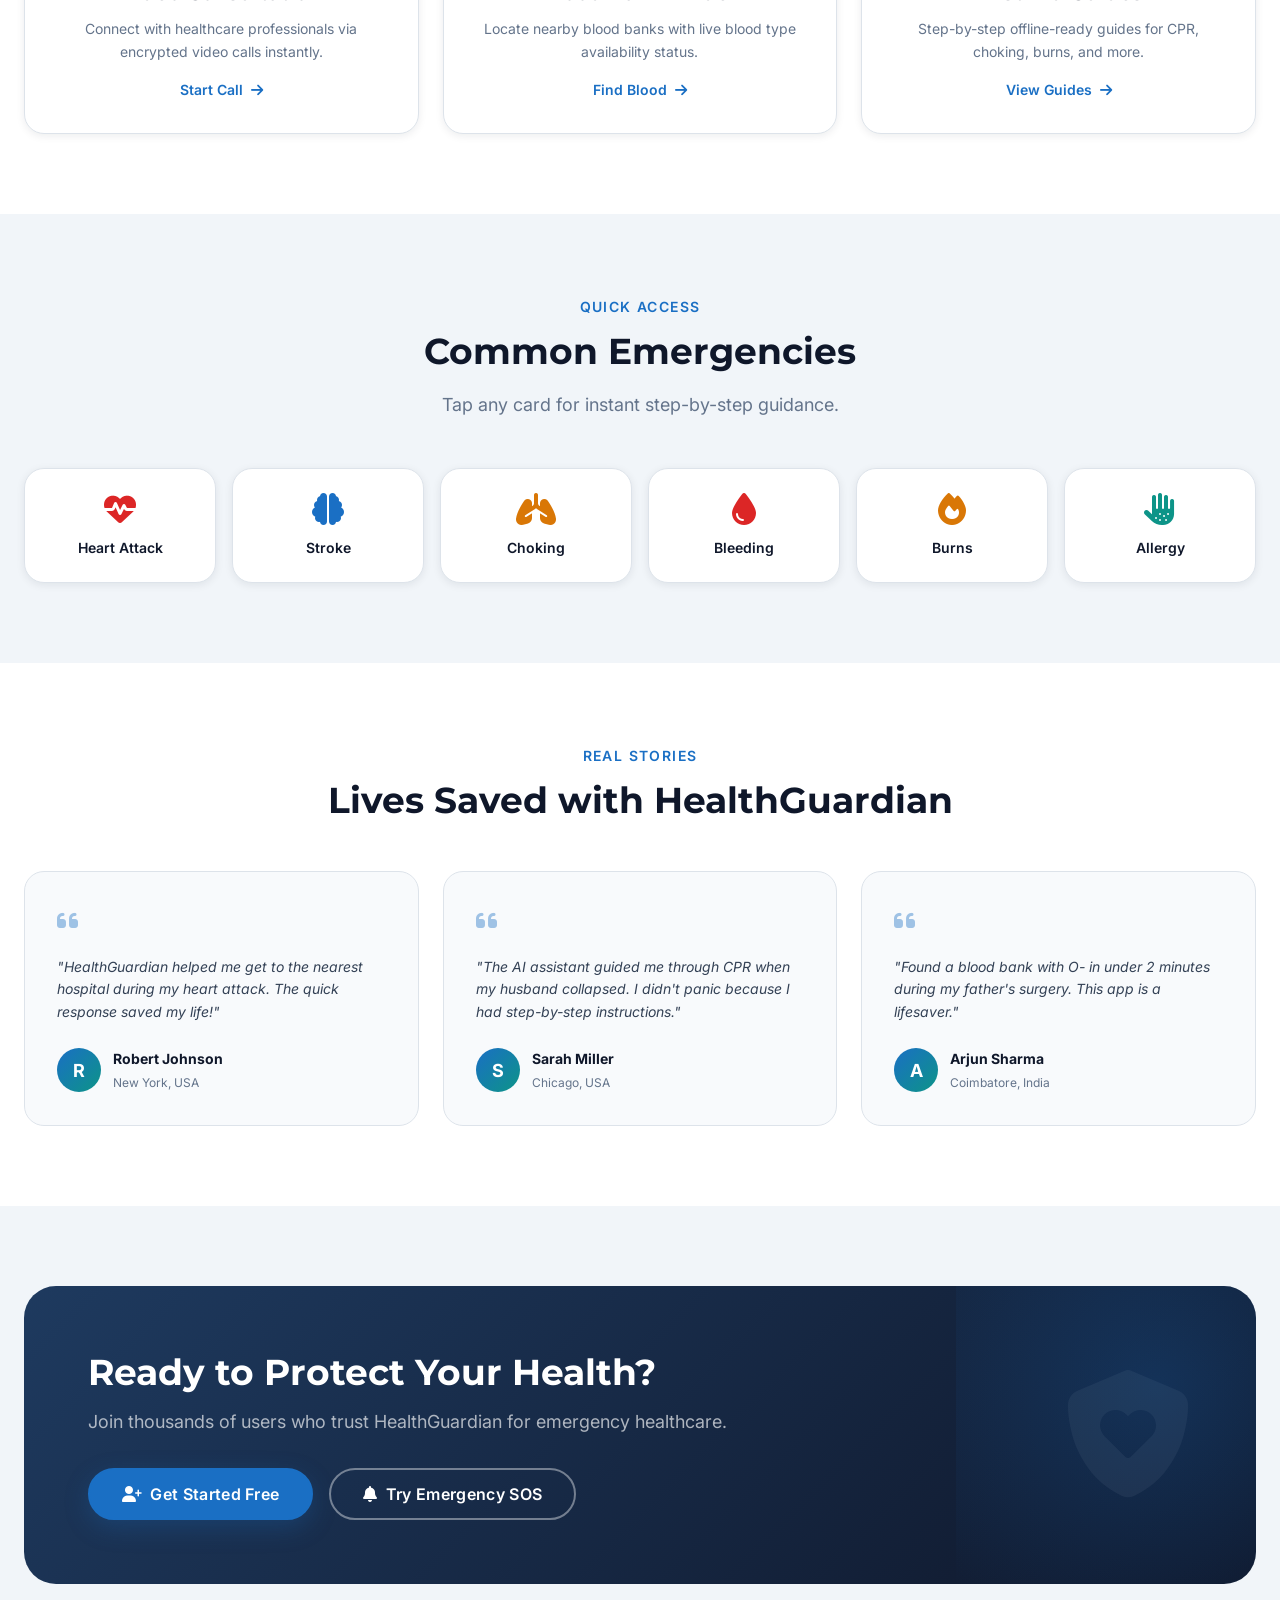
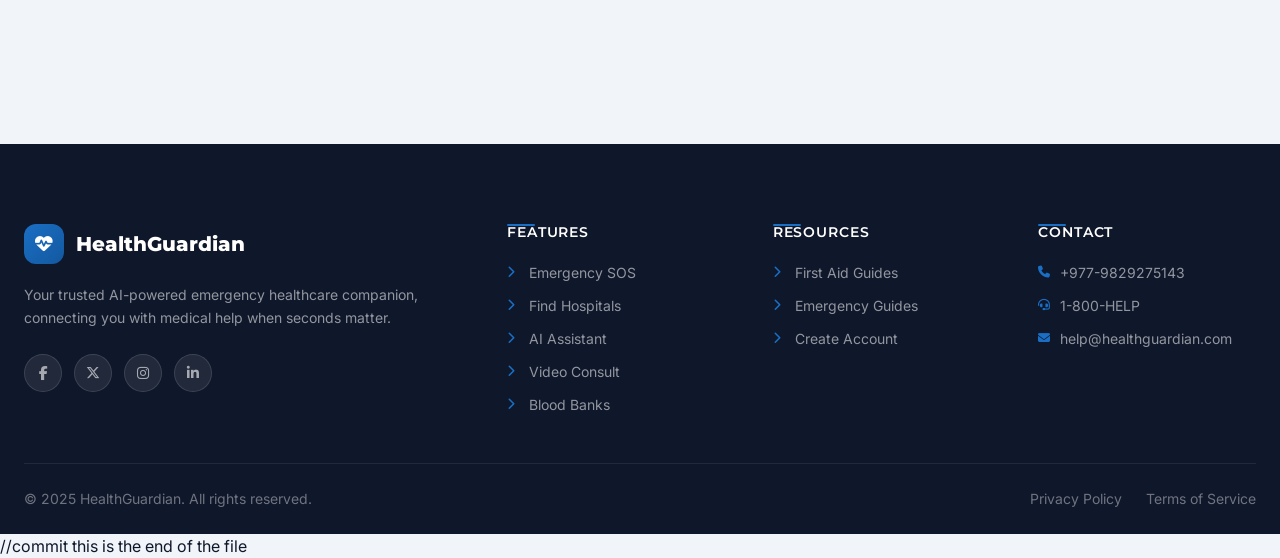
==== commit 52425f8e: "Update HealthGuardian AI platform" ====
--- a/index.html
+++ b/index.html
@@ -4,7 +4,7 @@
   <meta charset="UTF-8">
   <meta name="viewport" content="width=device-width, initial-scale=1.0">
   <meta name="description" content="HealthGuardian — AI-powered emergency healthcare platform. Instant SOS, hospital finder, blood bank locator, AI symptom checker, and video consultations.">
-  <meta name="theme-color" content="#e63946">
+  <meta name="theme-color" content="#1a6fc4">
 
   <!-- Open Graph -->
   <meta property="og:title" content="HealthGuardian — Emergency Healthcare AI">
@@ -12,6 +12,7 @@
   <meta property="og:type" content="website">
 
   <title>HealthGuardian — Emergency Healthcare AI Platform</title>
+  <script>document.documentElement.setAttribute('data-theme',localStorage.getItem('hg_theme')||'light');</script>
 
   <!-- Preconnect -->
   <link rel="preconnect" href="https://fonts.googleapis.com">
@@ -164,7 +165,7 @@
         </div>
         <div class="features-grid">
           <article class="feature-card" style="--delay:0s">
-            <div class="feature-icon" style="background:linear-gradient(135deg,#e63946,#c1121f)">
+            <div class="feature-icon" style="background:linear-gradient(135deg,#dc2626,#b91c1c)">
               <i class="fas fa-ambulance" aria-hidden="true"></i>
             </div>
             <h3>Emergency SOS</h3>
@@ -172,7 +173,7 @@
             <a href="pages/emergency.html" class="feature-link">Activate SOS <i class="fas fa-arrow-right"></i></a>
           </article>
           <article class="feature-card" style="--delay:0.1s">
-            <div class="feature-icon" style="background:linear-gradient(135deg,#457b9d,#1d6a8a)">
+            <div class="feature-icon" style="background:linear-gradient(135deg,#1a6fc4,#1358a0)">
               <i class="fas fa-hospital-alt" aria-hidden="true"></i>
             </div>
             <h3>Smart Hospital Finder</h3>
@@ -180,7 +181,7 @@
             <a href="pages/hospitals.html" class="feature-link">Find Hospitals <i class="fas fa-arrow-right"></i></a>
           </article>
           <article class="feature-card" style="--delay:0.2s">
-            <div class="feature-icon" style="background:linear-gradient(135deg,#6a4c93,#4a2c73)">
+            <div class="feature-icon" style="background:linear-gradient(135deg,#0d9488,#0a7a70)">
               <i class="fas fa-robot" aria-hidden="true"></i>
             </div>
             <h3>AI Health Assistant</h3>
@@ -188,7 +189,7 @@
             <a href="pages/assistant.html" class="feature-link">Ask AI <i class="fas fa-arrow-right"></i></a>
           </article>
           <article class="feature-card" style="--delay:0.3s">
-            <div class="feature-icon" style="background:linear-gradient(135deg,#06d6a0,#04a87d)">
+            <div class="feature-icon" style="background:linear-gradient(135deg,#2563eb,#1d4ed8)">
               <i class="fas fa-video" aria-hidden="true"></i>
             </div>
             <h3>Video Consultation</h3>
@@ -196,7 +197,7 @@
             <a href="pages/video.html" class="feature-link">Start Call <i class="fas fa-arrow-right"></i></a>
           </article>
           <article class="feature-card" style="--delay:0.4s">
-            <div class="feature-icon" style="background:linear-gradient(135deg,#e63946,#f4a261)">
+            <div class="feature-icon" style="background:linear-gradient(135deg,#dc2626,#b91c1c)">
               <i class="fas fa-droplet" aria-hidden="true"></i>
             </div>
             <h3>Blood Bank Finder</h3>
@@ -204,7 +205,7 @@
             <a href="pages/bloodbank.html" class="feature-link">Find Blood <i class="fas fa-arrow-right"></i></a>
           </article>
           <article class="feature-card" style="--delay:0.5s">
-            <div class="feature-icon" style="background:linear-gradient(135deg,#f4a261,#c47a2a)">
+            <div class="feature-icon" style="background:linear-gradient(135deg,#d97706,#b45309)">
               <i class="fas fa-kit-medical" aria-hidden="true"></i>
             </div>
             <h3>First Aid Guides</h3>
@@ -227,27 +228,27 @@
         </div>
         <div class="quick-grid">
           <a href="pages/emergency.html#heart-attack" class="quick-card" aria-label="Heart Attack guide">
-            <i class="fas fa-heartbeat" aria-hidden="true"></i>
+            <i class="fas fa-heartbeat" aria-hidden="true" style="color:#dc2626"></i>
             <span>Heart Attack</span>
           </a>
           <a href="pages/emergency.html#stroke" class="quick-card" aria-label="Stroke guide">
-            <i class="fas fa-brain" aria-hidden="true"></i>
+            <i class="fas fa-brain" aria-hidden="true" style="color:#1a6fc4"></i>
             <span>Stroke</span>
           </a>
           <a href="pages/emergency.html#choking" class="quick-card" aria-label="Choking guide">
-            <i class="fas fa-lungs" aria-hidden="true"></i>
+            <i class="fas fa-lungs" aria-hidden="true" style="color:#d97706"></i>
             <span>Choking</span>
           </a>
           <a href="pages/emergency.html#bleeding" class="quick-card" aria-label="Severe Bleeding guide">
-            <i class="fas fa-droplet" aria-hidden="true"></i>
+            <i class="fas fa-droplet" aria-hidden="true" style="color:#dc2626"></i>
             <span>Bleeding</span>
           </a>
           <a href="pages/emergency.html#burn" class="quick-card" aria-label="Burns guide">
-            <i class="fas fa-fire" aria-hidden="true"></i>
+            <i class="fas fa-fire" aria-hidden="true" style="color:#d97706"></i>
             <span>Burns</span>
           </a>
           <a href="pages/emergency.html#allergy" class="quick-card" aria-label="Allergic Reaction guide">
-            <i class="fas fa-allergies" aria-hidden="true"></i>
+            <i class="fas fa-allergies" aria-hidden="true" style="color:#0d9488"></i>
             <span>Allergy</span>
           </a>
         </div>
--- a/css/pages/home.css
+++ b/css/pages/home.css
@@ -15,7 +15,7 @@
   align-items: center;
   position: relative;
   overflow: hidden;
-  background: linear-gradient(135deg, var(--bg-body) 0%, var(--color-light) 100%);
+  background: linear-gradient(160deg, #f8faff 0%, #eef4ff 50%, #f0fdf9 100%);
   padding: var(--space-16) 0;
 }
 
@@ -35,13 +35,13 @@
 
 .hero-blob-1 {
   width: 600px; height: 600px;
-  background: radial-gradient(circle, var(--color-primary-light), transparent);
+  background: radial-gradient(circle, rgba(26,111,196,0.12), transparent);
   top: -200px; right: -100px;
 }
 
 .hero-blob-2 {
   width: 400px; height: 400px;
-  background: radial-gradient(circle, var(--color-secondary-light), transparent);
+  background: radial-gradient(circle, rgba(13,148,136,0.10), transparent);
   bottom: -100px; left: -100px;
 }
 
@@ -157,7 +157,7 @@
 .mockup-sos-btn {
   width: 80px; height: 80px;
   border-radius: 50%;
-  background: linear-gradient(135deg, var(--color-primary), var(--color-primary-dark));
+  background: linear-gradient(135deg, var(--color-emergency), var(--color-emergency-dark));
   color: var(--color-white);
   display: flex;
   flex-direction: column;
@@ -167,7 +167,7 @@
   margin: 0 auto var(--space-4);
   font-size: var(--text-xs);
   font-weight: var(--font-bold);
-  box-shadow: var(--shadow-primary);
+  box-shadow: 0 8px 20px rgba(220,38,38,0.30);
 }
 
 .mockup-sos-btn i { font-size: 1.5rem; }
@@ -307,7 +307,7 @@
 .cta-section { background: var(--bg-body); }
 
 .cta-card {
-  background: linear-gradient(135deg, var(--color-dark-3) 0%, var(--color-dark) 100%);
+  background: linear-gradient(135deg, #1e3a5f 0%, #0f172a 100%);
   border-radius: var(--border-radius-xl);
   padding: var(--space-16);
   display: flex;
@@ -322,7 +322,7 @@
   content: '';
   position: absolute;
   width: 400px; height: 400px;
-  background: radial-gradient(circle, rgba(230,57,70,0.2), transparent);
+  background: radial-gradient(circle, rgba(26,111,196,0.25), transparent);
   top: -100px; right: -100px;
   pointer-events: none;
 }
